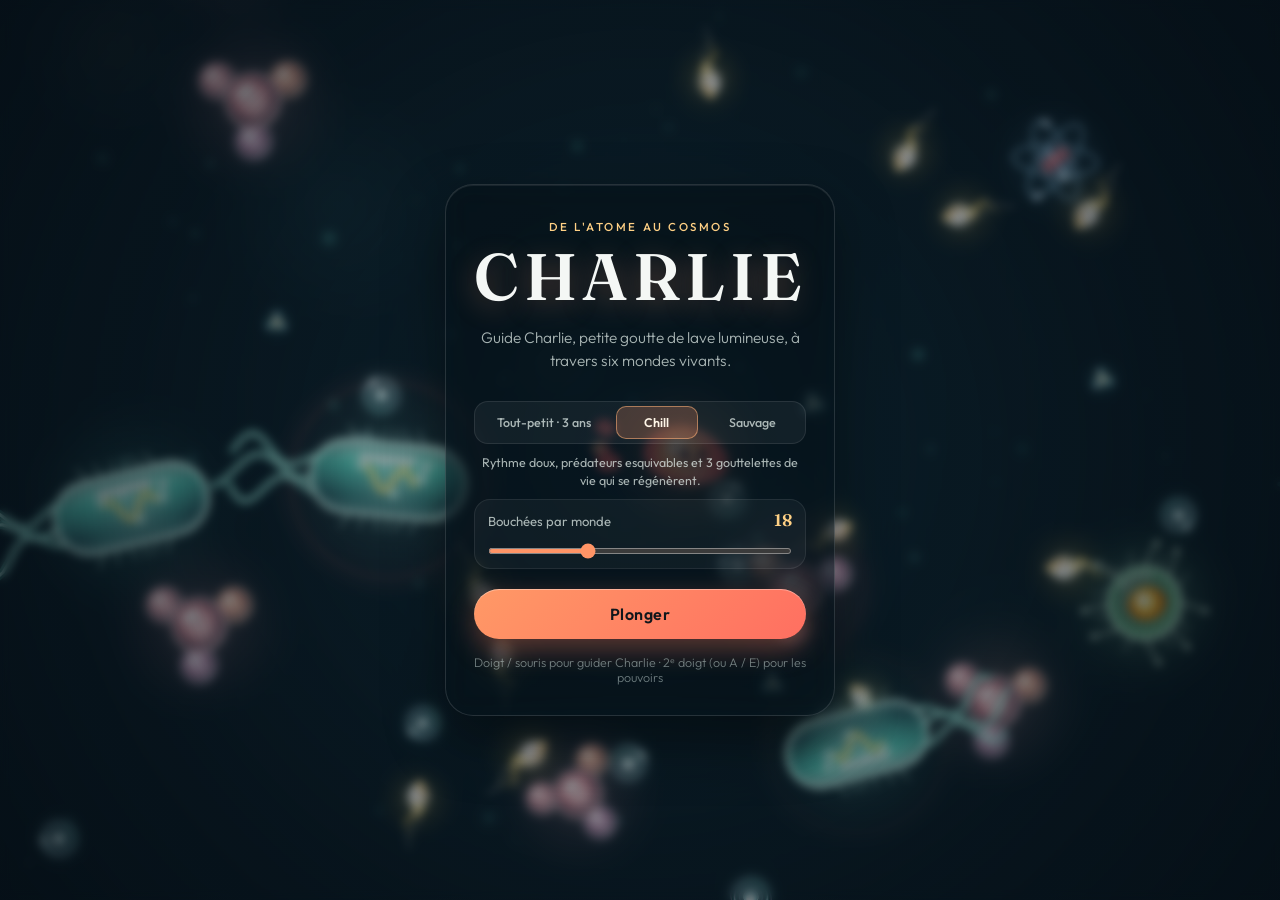
==== index.html @ f3826e35 "Initial playable release of CHARLIE — De l'atome au cosmos" ====
<!DOCTYPE html>
<html lang="fr">
<head>
  <meta charset="UTF-8" />
  <meta name="viewport" content="width=device-width, initial-scale=1.0, maximum-scale=1.0, user-scalable=no, viewport-fit=cover" />
  <meta name="theme-color" content="#07141c" />
  <meta name="apple-mobile-web-app-capable" content="yes" />
  <meta name="apple-mobile-web-app-status-bar-style" content="black-translucent" />
  <meta name="description" content="CHARLIE — Un jeu mobile bioluminescent et fluide où Charlie grandit de l'infiniment petit jusqu'à l'infiniment grand." />
  <title>CHARLIE — De l'atome au cosmos</title>
  <link rel="manifest" href="./manifest.webmanifest" />
  <link rel="preconnect" href="https://fonts.googleapis.com" />
  <link rel="preconnect" href="https://fonts.gstatic.com" crossorigin />
  <link href="https://fonts.googleapis.com/css2?family=Fraunces:opsz,wght@9..144,400;9..144,600&family=Outfit:wght@300;400;500;600&display=swap" rel="stylesheet" />
  <link rel="stylesheet" href="./style.css" />
</head>
<body>
  <main id="app">
    <canvas id="game-canvas" aria-label="Espace de jeu CHARLIE"></canvas>

    <!-- Critical Low-Health Crimson Vignette -->
    <div id="danger-vignette" class="danger-vignette" aria-hidden="true"></div>

    <!-- Minimal In-Game HUD -->
    <header id="hud" class="hud hidden" aria-live="polite">
      <div class="hud-left">
        <div class="scale-meta">
          <span id="hud-scale-name" class="scale-name">Quantique</span>
          <span class="scale-sep">·</span>
          <span id="hud-size-label" class="size-label">0.1 nm</span>
        </div>
        <div class="progress-track" role="progressbar" aria-valuemin="0" aria-valuemax="100" aria-valuenow="0">
          <div id="hud-progress-fill" class="progress-fill"></div>
          <div class="progress-ticks">
            <span></span><span></span><span></span><span></span><span></span>
          </div>
        </div>
      </div>

      <div class="hud-right">
        <button id="btn-audio" class="icon-btn" type="button" aria-label="Activer ou couper le son" title="Son">
          <svg id="icon-sound-on" viewBox="0 0 24 24" fill="none" stroke="currentColor" stroke-width="1.8" stroke-linecap="round" stroke-linejoin="round">
            <path d="M11 5L6 9H2v6h4l5 4V5z"></path>
            <path d="M15.54 8.46a5 5 0 0 1 0 7.07"></path>
            <path d="M19.07 4.93a10 10 0 0 1 0 14.14"></path>
          </svg>
          <svg id="icon-sound-off" class="hidden" viewBox="0 0 24 24" fill="none" stroke="currentColor" stroke-width="1.8" stroke-linecap="round" stroke-linejoin="round">
            <path d="M11 5L6 9H2v6h4l5 4V5z"></path>
            <line x1="23" y1="9" x2="17" y2="15"></line>
            <line x1="17" y1="9" x2="23" y2="15"></line>
          </svg>
        </button>
        <button id="btn-pause" class="icon-btn" type="button" aria-label="Mettre en pause" title="Pause">
          <svg viewBox="0 0 24 24" fill="none" stroke="currentColor" stroke-width="1.8" stroke-linecap="round" stroke-linejoin="round">
            <rect x="6" y="4" width="4" height="16" rx="1"></rect>
            <rect x="14" y="4" width="4" height="16" rx="1"></rect>
          </svg>
        </button>
      </div>
    </header>

    <!-- Poetic Scale Transition Banner -->
    <div id="scale-banner" class="scale-banner" aria-live="polite">
      <p id="banner-eyebrow" class="banner-eyebrow">ÉCHELLE II</p>
      <h2 id="banner-title" class="banner-title">La Goutte d'Eau</h2>
      <p id="banner-sub" class="banner-sub">10⁻⁶ m · Monde Microscopique</p>
    </div>

    <!-- Floating Poetic Story Card (Non-Intrusive, Tap to Continue) -->
    <aside id="story-box" class="story-box" aria-live="polite" role="status" title="Touchez pour continuer">
      <div class="story-emblem" aria-hidden="true">
        <span class="emblem-eye"></span>
        <span class="emblem-eye"></span>
      </div>
      <div class="story-content">
        <p id="story-chapter" class="story-chapter">PROLOGUE · CHARLIE</p>
        <p id="story-text" class="story-text"></p>
        <p class="story-tap-hint">Touchez pour continuer</p>
      </div>
    </aside>

    <!-- Multi-Touch Evolving Powers Bar (Bottom-Right) -->
    <div id="powers-bar" class="powers-bar hidden" aria-label="Pouvoirs évolutifs">
      <button id="btn-power-spit" class="power-btn power-spit" type="button" aria-label="Crachat de Lave (Touche A)" title="Crachat de Lave (A)">
        <span class="power-cd-overlay" aria-hidden="true"></span>
        <svg class="power-icon" viewBox="0 0 24 24" fill="none" stroke="currentColor" stroke-width="1.8" stroke-linecap="round" stroke-linejoin="round" aria-hidden="true">
          <path d="M12 2.8c2.6 3.5 6 6.8 6 11.1a6 6 0 1 1-12 0c0-2.4 1.2-4.6 2.6-6.5.2 1.8 1.2 2.8 2.2 2.8-.6-2.4.1-5.1 1.2-7.4Z" fill="currentColor" fill-opacity="0.22"></path>
          <circle cx="12" cy="14.8" r="2.2" fill="currentColor" stroke="none"></circle>
        </svg>
        <span id="badge-power-spit" class="power-lvl">Nv.1</span>
        <span class="power-key" aria-hidden="true">A</span>
      </button>

      <button id="btn-power-dash" class="power-btn power-dash" type="button" aria-label="Onde et Élan (Touche E)" title="Onde & Élan (E)">
        <span class="power-cd-overlay" aria-hidden="true"></span>
        <svg class="power-icon" viewBox="0 0 24 24" fill="none" stroke="currentColor" stroke-width="1.85" stroke-linecap="round" stroke-linejoin="round" aria-hidden="true">
          <path d="M4 12h11"></path>
          <path d="M11 7l5 5-5 5"></path>
          <path d="M18.2 6.8a7.8 7.8 0 0 1 0 10.4" opacity="0.85"></path>
          <path d="M20.6 4.4a11 11 0 0 1 0 15.2" opacity="0.48"></path>
        </svg>
        <span id="badge-power-dash" class="power-lvl">Nv.1</span>
        <span class="power-key" aria-hidden="true">E</span>
      </button>
    </div>

    <!-- Subtle Touch Hint (fades out after first movement) -->
    <div id="touch-hint" class="touch-hint hidden">
      <span>Glisse ton doigt pour guider Charlie et croquer plus petit</span>
    </div>

    <!-- Title Screen Overlay -->
    <section id="overlay-title" class="overlay visible">
      <div class="overlay-card title-card">
        <p class="eyebrow">DE L'ATOME AU COSMOS</p>
        <h1 class="game-title">CHARLIE</h1>
        <p class="tagline">
          Guide Charlie, petite goutte de lave lumineuse, à travers six mondes vivants.
        </p>

        <div class="setup-panel">
          <div class="diff-group" role="radiogroup" aria-label="Niveau de difficulté">
            <button class="diff-pill" type="button" data-diff="toddler" aria-pressed="false">Tout-petit · 3 ans</button>
            <button class="diff-pill active" type="button" data-diff="chill" aria-pressed="true">Chill</button>
            <button class="diff-pill" type="button" data-diff="wild" aria-pressed="false">Sauvage</button>
          </div>
          <p id="diff-desc" class="diff-desc">Rythme doux, prédateurs esquivables et 3 gouttelettes de vie.</p>

          <div class="setting-row compact">
            <div class="setting-header">
              <label for="slider-bites-title" class="setting-label">Bouchées par monde</label>
              <span id="slider-bites-title-val" class="setting-value">18</span>
            </div>
            <input id="slider-bites-title" class="setting-slider" type="range" min="3" max="50" value="18" step="1" />
          </div>
        </div>

        <button id="btn-start" class="primary-btn" type="button">Plonger</button>
        <p class="hint-audio">Doigt / souris pour guider Charlie · 2ᵉ doigt (ou A / E) pour les pouvoirs</p>
      </div>
    </section>

    <!-- Pause Overlay -->
    <section id="overlay-pause" class="overlay">
      <div class="overlay-card">
        <p class="eyebrow">PAUSE</p>
        <h2 class="modal-title">Reprendre ton souffle</h2>
        <div class="stats-row">
          <div class="stat">
            <span class="stat-value" id="pause-eaten">0</span>
            <span class="stat-label">Croqués</span>
          </div>
          <div class="stat">
            <span class="stat-value" id="pause-scale">Quantique</span>
            <span class="stat-label">Échelle</span>
          </div>
        </div>
        <div class="diff-group pause-diff" role="radiogroup" aria-label="Niveau de difficulté">
          <button class="diff-pill" type="button" data-diff="toddler" aria-pressed="false">3 ans</button>
          <button class="diff-pill active" type="button" data-diff="chill" aria-pressed="true">Chill</button>
          <button class="diff-pill" type="button" data-diff="wild" aria-pressed="false">Sauvage</button>
        </div>
        <div class="setting-row">
          <div class="setting-header">
            <label for="slider-bites" class="setting-label">Bouchées par monde</label>
            <span id="slider-bites-val" class="setting-value">18</span>
          </div>
          <input id="slider-bites" class="setting-slider" type="range" min="3" max="50" value="18" step="1" />
        </div>
        <div class="btn-stack">
          <button id="btn-resume" class="primary-btn" type="button">Continuer</button>
          <button id="btn-restart-pause" class="ghost-btn" type="button">Recommencer depuis l'atome</button>
        </div>
      </div>
    </section>

    <!-- Swallowed / Gentle Defeat Overlay -->
    <section id="overlay-defeat" class="overlay">
      <div class="overlay-card">
        <p class="eyebrow">LA LOI DU PLUS GRAND</p>
        <h2 class="modal-title">Charlie s'est dispersé !</h2>
        <p class="modal-copy">Même les plus petites flammes se reforment. Repars d'ici ou reprends le voyage depuis l'atome.</p>
        <div class="btn-stack">
          <button id="btn-continue-scale" class="primary-btn" type="button">Continuer à cette échelle</button>
          <button id="btn-restart-defeat" class="ghost-btn" type="button">Recommencer depuis l'atome</button>
        </div>
      </div>
    </section>

    <!-- Cosmic Finale Overlay -->
    <section id="overlay-victory" class="overlay">
      <div class="overlay-card victory-card">
        <p class="eyebrow">INFINIMENT GRAND</p>
        <h2 class="modal-title">Charlie ne fait plus qu'un avec le cosmos</h2>
        <p class="modal-copy">
          D'un simple quark jusqu'aux galaxies spirales, Charlie a grandi à son rythme à travers tout l'univers.
        </p>
        <div class="stats-row">
          <div class="stat">
            <span class="stat-value" id="victory-eaten">0</span>
            <span class="stat-label">Éléments avalés</span>
          </div>
          <div class="stat">
            <span class="stat-value" id="victory-time">0:00</span>
            <span class="stat-label">Voyage</span>
          </div>
        </div>
        <div class="btn-stack">
          <button id="btn-freeroam" class="primary-btn" type="button">Continuer à flotter</button>
          <button id="btn-restart-victory" class="ghost-btn" type="button">Revivre le voyage</button>
        </div>
      </div>
    </section>
  </main>

  <script type="module" src="./src/game.js"></script>
</body>
</html>
---- style.css ----
:root {
  --bg-deep: #07141c;
  --text-main: #f4f7f5;
  --text-soft: rgba(232, 242, 239, 0.72);
  --text-muted: rgba(220, 236, 232, 0.48);
  --glass-bg: rgba(9, 22, 30, 0.56);
  --glass-border: rgba(255, 255, 255, 0.12);
  --accent-warm: #ff9466;
  --accent-glow: #ffd185;
  --accent-teal: #5eead4;
  --font-display: 'Fraunces', Georgia, serif;
  --font-ui: 'Outfit', -apple-system, BlinkMacSystemFont, sans-serif;
  --safe-top: env(safe-area-inset-top, 0px);
  --safe-bottom: env(safe-area-inset-bottom, 0px);
  --safe-left: env(safe-area-inset-left, 0px);
  --safe-right: env(safe-area-inset-right, 0px);
}

*,
*::before,
*::after {
  box-sizing: border-box;
  margin: 0;
  padding: 0;
  -webkit-tap-highlight-color: transparent;
}

html,
body {
  width: 100%;
  height: 100%;
  overflow: hidden;
  background-color: var(--bg-deep);
  color: var(--text-main);
  font-family: var(--font-ui);
  touch-action: none;
  user-select: none;
  -webkit-user-select: none;
}

#app {
  position: relative;
  width: 100%;
  height: 100%;
  overflow: hidden;
}

#game-canvas {
  display: block;
  width: 100%;
  height: 100%;
  cursor: none;
}

/* Utilities */
.hidden {
  display: none !important;
}

/* Minimal HUD */
.hud {
  position: fixed;
  top: calc(14px + var(--safe-top));
  left: calc(16px + var(--safe-left));
  right: calc(16px + var(--safe-right));
  display: flex;
  align-items: flex-start;
  justify-content: space-between;
  gap: 16px;
  pointer-events: none;
  z-index: 10;
  transition: opacity 0.45s ease;
}

.hud-left {
  display: flex;
  flex-direction: column;
  gap: 7px;
  min-width: 170px;
  max-width: 240px;
}

.scale-meta {
  display: flex;
  align-items: baseline;
  gap: 7px;
  font-size: 0.92rem;
  letter-spacing: 0.02em;
  text-shadow: 0 2px 10px rgba(0, 0, 0, 0.5);
}

.scale-name {
  font-weight: 500;
  color: var(--text-main);
}

.scale-sep {
  color: var(--text-muted);
}

.size-label {
  font-weight: 300;
  font-size: 0.84rem;
  color: var(--text-soft);
  font-variant-numeric: tabular-nums;
}

.progress-track {
  position: relative;
  height: 5px;
  width: 100%;
  border-radius: 999px;
  background: rgba(255, 255, 255, 0.14);
  overflow: hidden;
  backdrop-filter: blur(6px);
}

.progress-fill {
  height: 100%;
  width: 0%;
  border-radius: 999px;
  background: linear-gradient(90deg, var(--accent-teal), var(--accent-glow), var(--accent-warm));
  transition: width 0.25s ease-out;
  box-shadow: 0 0 10px rgba(255, 178, 120, 0.55);
}

.progress-ticks {
  position: absolute;
  inset: 0;
  display: flex;
  justify-content: space-evenly;
  pointer-events: none;
}

.progress-ticks span {
  width: 1px;
  height: 100%;
  background: rgba(7, 20, 28, 0.55);
}

.hud-right {
  display: flex;
  align-items: center;
  gap: 10px;
  pointer-events: auto;
}

.icon-btn {
  width: 40px;
  height: 40px;
  border-radius: 50%;
  border: 1px solid var(--glass-border);
  background: var(--glass-bg);
  color: var(--text-main);
  display: grid;
  place-items: center;
  cursor: pointer;
  backdrop-filter: blur(12px);
  -webkit-backdrop-filter: blur(12px);
  transition: transform 0.18s ease, background 0.2s ease, border-color 0.2s ease;
}

.icon-btn svg {
  width: 18px;
  height: 18px;
}

.icon-btn:hover {
  background: rgba(255, 255, 255, 0.14);
  border-color: rgba(255, 255, 255, 0.25);
}

.icon-btn:active {
  transform: scale(0.92);
}

/* Poetic Scale Transition Banner */
.scale-banner {
  position: fixed;
  top: calc(74px + var(--safe-top));
  left: 50%;
  transform: translate(-50%, -10px);
  text-align: center;
  pointer-events: none;
  z-index: 12;
  opacity: 0;
  transition: opacity 0.7s ease, transform 0.7s cubic-bezier(0.22, 1, 0.36, 1);
  text-shadow: 0 4px 20px rgba(0, 0, 0, 0.65);
}

.scale-banner.show {
  opacity: 1;
  transform: translate(-50%, 0);
}

.banner-eyebrow {
  font-size: 0.72rem;
  font-weight: 500;
  letter-spacing: 0.22em;
  text-transform: uppercase;
  color: var(--accent-glow);
  margin-bottom: 4px;
}

.banner-title {
  font-family: var(--font-display);
  font-weight: 400;
  font-size: clamp(1.35rem, 4.5vw, 1.85rem);
  letter-spacing: 0.01em;
  color: var(--text-main);
}

.banner-sub {
  font-size: 0.85rem;
  font-weight: 300;
  color: var(--text-soft);
  margin-top: 3px;
}

/* Subtle Touch Hint */
.touch-hint {
  position: fixed;
  top: calc(144px + var(--safe-top));
  left: 50%;
  transform: translateX(-50%);
  padding: 9px 18px;
  border-radius: 999px;
  background: rgba(7, 20, 28, 0.55);
  border: 1px solid rgba(255, 255, 255, 0.1);
  backdrop-filter: blur(10px);
  -webkit-backdrop-filter: blur(10px);
  font-size: 0.84rem;
  font-weight: 300;
  color: var(--text-soft);
  white-space: nowrap;
  pointer-events: none;
  z-index: 10;
  opacity: 0.92;
  transition: opacity 0.6s ease;
}

.touch-hint.fade-out {
  opacity: 0;
}

/* ============================================================================
 * Critical Low-Health Danger Vignette
 * ========================================================================== */
.danger-vignette {
  position: fixed;
  inset: 0;
  pointer-events: none;
  z-index: 8;
  opacity: 0;
  background: radial-gradient(
    ellipse at center,
    rgba(220, 38, 60, 0) 48%,
    rgba(220, 38, 60, 0.24) 80%,
    rgba(190, 24, 48, 0.52) 100%
  );
  box-shadow: inset 0 0 85px rgba(255, 58, 78, 0.42);
  transition: opacity 0.35s ease;
}

.danger-vignette.active {
  opacity: 1;
  animation: dangerVignettePulse 1.15s ease-in-out infinite;
}

@keyframes dangerVignettePulse {
  0%, 100% {
    opacity: 0.58;
  }
  50% {
    opacity: 1;
  }
}

/* ============================================================================
 * Multi-Touch Evolving Powers Bar (Bottom-Right)
 * ========================================================================== */
.powers-bar {
  position: fixed;
  bottom: calc(20px + var(--safe-bottom));
  right: calc(18px + var(--safe-right));
  display: flex;
  align-items: center;
  gap: 14px;
  z-index: 14;
  pointer-events: auto;
  touch-action: none;
}

.power-btn {
  --cd: 0;
  position: relative;
  width: 62px;
  height: 62px;
  border-radius: 50%;
  border: 1.5px solid rgba(255, 255, 255, 0.22);
  background: rgba(9, 22, 32, 0.62);
  color: var(--text-main);
  display: grid;
  place-items: center;
  cursor: pointer;
  overflow: visible;
  backdrop-filter: blur(14px);
  -webkit-backdrop-filter: blur(14px);
  box-shadow: 0 10px 26px rgba(0, 0, 0, 0.42), inset 0 1px 0 rgba(255, 255, 255, 0.16);
  transition: transform 0.15s ease, border-color 0.25s ease, box-shadow 0.25s ease, opacity 0.2s ease;
  touch-action: none;
}

.power-btn:active {
  transform: scale(0.91);
}

.power-spit {
  border-color: rgba(255, 148, 102, 0.55);
  color: #ffb085;
  box-shadow: 0 8px 24px rgba(255, 110, 74, 0.24), inset 0 1px 0 rgba(255, 214, 180, 0.22);
}

.power-dash {
  border-color: rgba(94, 234, 212, 0.55);
  color: #7ef5e2;
  box-shadow: 0 8px 24px rgba(94, 234, 212, 0.22), inset 0 1px 0 rgba(190, 255, 245, 0.22);
}

.power-icon {
  position: relative;
  z-index: 2;
  width: 26px;
  height: 26px;
  transition: transform 0.2s ease, opacity 0.2s ease;
}

.power-cd-overlay {
  position: absolute;
  inset: 0;
  border-radius: 50%;
  z-index: 1;
  pointer-events: none;
  background: conic-gradient(
    rgba(4, 12, 18, 0.78) calc(var(--cd) * 360deg),
    transparent 0deg
  );
  opacity: 0;
  transition: opacity 0.15s ease;
}

.power-btn.on-cooldown {
  border-color: rgba(255, 255, 255, 0.12);
  box-shadow: 0 6px 16px rgba(0, 0, 0, 0.35);
}

.power-btn.on-cooldown .power-cd-overlay {
  opacity: 1;
}

.power-btn.on-cooldown .power-icon {
  opacity: 0.45;
  transform: scale(0.92);
}

.power-btn.evolved {
  animation: powerEvolveGlow 0.9s cubic-bezier(0.22, 1, 0.36, 1);
}

@keyframes powerEvolveGlow {
  0% {
    transform: scale(0.92);
    box-shadow: 0 0 0 0 rgba(255, 209, 133, 0.85);
  }
  50% {
    transform: scale(1.14);
    box-shadow: 0 0 26px 8px rgba(255, 209, 133, 0.55);
  }
  100% {
    transform: scale(1);
  }
}

.power-lvl {
  position: absolute;
  bottom: -6px;
  left: 50%;
  transform: translateX(-50%);
  z-index: 3;
  padding: 2px 7px;
  border-radius: 999px;
  background: rgba(7, 19, 28, 0.9);
  border: 1px solid rgba(255, 255, 255, 0.2);
  font-size: 0.65rem;
  font-weight: 600;
  letter-spacing: 0.04em;
  color: var(--accent-glow);
  line-height: 1.15;
  white-space: nowrap;
  pointer-events: none;
}

.power-key {
  position: absolute;
  top: -5px;
  right: -4px;
  z-index: 3;
  min-width: 19px;
  height: 19px;
  padding: 0 4px;
  border-radius: 6px;
  background: rgba(10, 24, 34, 0.86);
  border: 1px solid rgba(255, 255, 255, 0.18);
  font-size: 0.64rem;
  font-weight: 500;
  color: var(--text-soft);
  display: grid;
  place-items: center;
  pointer-events: none;
}

@media (hover: none) and (pointer: coarse) {
  .power-key {
    display: none;
  }
}

/* ============================================================================
 * Poetic Story Card (Non-Intrusive Floating Glass Box)
 * ========================================================================== */
.story-box {
  position: fixed;
  bottom: calc(96px + var(--safe-bottom));
  left: 50%;
  transform: translate(-50%, 14px);
  width: min(390px, calc(100vw - 28px));
  padding: 12px 15px;
  border-radius: 18px;
  background: rgba(7, 20, 29, 0.62);
  border: 1px solid rgba(255, 255, 255, 0.14);
  box-shadow: 0 14px 34px rgba(0, 0, 0, 0.38), inset 0 1px 0 rgba(255, 255, 255, 0.08);
  backdrop-filter: blur(14px);
  -webkit-backdrop-filter: blur(14px);
  display: flex;
  align-items: center;
  gap: 12px;
  z-index: 13;
  opacity: 0;
  pointer-events: none;
  cursor: pointer;
  transition: opacity 0.45s ease, transform 0.45s cubic-bezier(0.22, 1, 0.36, 1);
}

.story-box.visible {
  opacity: 1;
  transform: translate(-50%, 0);
  pointer-events: auto;
}

.story-emblem {
  flex: 0 0 32px;
  width: 32px;
  height: 32px;
  border-radius: 52% 48% 46% 54% / 56% 52% 48% 44%;
  background: radial-gradient(circle at 35% 32%, #ffe3b8 0%, #ff9966 48%, #f25c66 100%);
  box-shadow: 0 0 14px rgba(255, 148, 102, 0.65);
  display: flex;
  align-items: center;
  justify-content: center;
  gap: 5px;
  animation: emblemFloat 3.2s ease-in-out infinite;
}

.emblem-eye {
  width: 4px;
  height: 5px;
  border-radius: 50%;
  background: #2e1024;
  box-shadow: -0.7px -0.9px 0 0.5px rgba(255, 255, 255, 0.85) inset;
}

@keyframes emblemFloat {
  0%, 100% { transform: translateY(0) scale(1); }
  50% { transform: translateY(-2px) scale(1.04); }
}

.story-content {
  flex: 1;
  min-width: 0;
}

.story-chapter {
  font-size: 0.66rem;
  font-weight: 600;
  letter-spacing: 0.16em;
  text-transform: uppercase;
  color: var(--accent-glow);
  margin-bottom: 3px;
}

.story-text {
  font-size: 0.84rem;
  line-height: 1.42;
  font-weight: 300;
  color: var(--text-main);
}

.story-tap-hint {
  margin-top: 5px;
  font-size: 0.68rem;
  letter-spacing: 0.08em;
  text-transform: uppercase;
  color: var(--text-muted);
}

@media (min-width: 700px) {
  .story-box {
    bottom: calc(22px + var(--safe-bottom));
    width: min(410px, calc(100vw - 340px));
  }
}

/* Pause Setting Slider (Bouchées par monde) */
.setting-row {
  margin: 0 0 20px;
  padding: 12px 16px;
  border-radius: 16px;
  background: rgba(255, 255, 255, 0.04);
  border: 1px solid rgba(255, 255, 255, 0.08);
  text-align: left;
}

.setting-header {
  display: flex;
  align-items: baseline;
  justify-content: space-between;
  gap: 10px;
  margin-bottom: 8px;
}

.setting-label {
  font-size: 0.82rem;
  font-weight: 400;
  color: var(--text-soft);
}

.setting-value {
  font-family: var(--font-display);
  font-size: 1.05rem;
  font-weight: 600;
  color: var(--accent-glow);
  font-variant-numeric: tabular-nums;
}

.setting-slider {
  width: 100%;
  height: 6px;
  border-radius: 999px;
  background: rgba(255, 255, 255, 0.14);
  outline: none;
  accent-color: var(--accent-warm);
  cursor: pointer;
}

/* Overlays (Title, Pause, Defeat, Victory) */
.overlay {
  position: fixed;
  inset: 0;
  display: flex;
  align-items: center;
  justify-content: center;
  padding: 24px;
  z-index: 20;
  opacity: 0;
  pointer-events: none;
  background: radial-gradient(circle at center, rgba(6, 16, 24, 0.25) 0%, rgba(5, 13, 20, 0.72) 100%);
  backdrop-filter: blur(5px);
  -webkit-backdrop-filter: blur(5px);
  transition: opacity 0.45s ease;
}

.overlay.visible {
  opacity: 1;
  pointer-events: auto;
}

.overlay-card {
  width: 100%;
  max-width: 390px;
  padding: 34px 28px 30px;
  border-radius: 28px;
  background: rgba(9, 22, 31, 0.74);
  border: 1px solid rgba(255, 255, 255, 0.13);
  box-shadow: 0 24px 60px rgba(0, 0, 0, 0.45), inset 0 1px 0 rgba(255, 255, 255, 0.08);
  text-align: center;
  transform: translateY(10px);
  transition: transform 0.45s cubic-bezier(0.22, 1, 0.36, 1);
}

.overlay.visible .overlay-card {
  transform: translateY(0);
}

.title-card {
  background: rgba(7, 19, 27, 0.54);
  backdrop-filter: blur(14px);
  -webkit-backdrop-filter: blur(14px);
}

.eyebrow {
  font-size: 0.72rem;
  font-weight: 500;
  letter-spacing: 0.22em;
  text-transform: uppercase;
  color: var(--accent-glow);
  margin-bottom: 10px;
}

.game-title {
  font-family: var(--font-display);
  font-weight: 600;
  font-size: clamp(3rem, 11vw, 4.1rem);
  letter-spacing: 0.08em;
  line-height: 1;
  color: var(--text-main);
  text-shadow: 0 6px 28px rgba(255, 148, 102, 0.32);
  margin-bottom: 16px;
}

.tagline {
  font-size: 0.96rem;
  line-height: 1.55;
  font-weight: 300;
  color: var(--text-soft);
  margin-bottom: 28px;
}

.modal-title {
  font-family: var(--font-display);
  font-weight: 400;
  font-size: 1.65rem;
  line-height: 1.25;
  color: var(--text-main);
  margin-bottom: 12px;
}

.modal-copy {
  font-size: 0.92rem;
  line-height: 1.55;
  font-weight: 300;
  color: var(--text-soft);
  margin-bottom: 22px;
}

.stats-row {
  display: flex;
  justify-content: center;
  gap: 28px;
  margin: 18px 0 24px;
  padding: 14px 16px;
  border-radius: 18px;
  background: rgba(255, 255, 255, 0.04);
  border: 1px solid rgba(255, 255, 255, 0.07);
}

.stat {
  display: flex;
  flex-direction: column;
  gap: 3px;
}

.stat-value {
  font-family: var(--font-display);
  font-size: 1.35rem;
  font-weight: 600;
  color: var(--text-main);
}

.stat-label {
  font-size: 0.74rem;
  letter-spacing: 0.08em;
  text-transform: uppercase;
  color: var(--text-muted);
}

.btn-stack {
  display: flex;
  flex-direction: column;
  gap: 10px;
}

.primary-btn {
  width: 100%;
  padding: 15px 24px;
  border-radius: 999px;
  border: none;
  background: linear-gradient(135deg, #ff9966 0%, #ff6f61 100%);
  color: #10161b;
  font-family: var(--font-ui);
  font-size: 1rem;
  font-weight: 600;
  letter-spacing: 0.03em;
  cursor: pointer;
  box-shadow: 0 10px 28px rgba(255, 122, 92, 0.35), inset 0 1px 0 rgba(255, 255, 255, 0.35);
  transition: transform 0.18s ease, box-shadow 0.2s ease, filter 0.2s ease;
}

.primary-btn:hover {
  filter: brightness(1.06);
  box-shadow: 0 12px 34px rgba(255, 122, 92, 0.45);
}

.primary-btn:active {
  transform: scale(0.97);
}

.ghost-btn {
  width: 100%;
  padding: 13px 20px;
  border-radius: 999px;
  border: 1px solid rgba(255, 255, 255, 0.15);
  background: rgba(255, 255, 255, 0.04);
  color: var(--text-soft);
  font-family: var(--font-ui);
  font-size: 0.92rem;
  font-weight: 400;
  cursor: pointer;
  transition: background 0.2s ease, color 0.2s ease, transform 0.18s ease;
}

.ghost-btn:hover {
  background: rgba(255, 255, 255, 0.1);
  color: var(--text-main);
}

.ghost-btn:active {
  transform: scale(0.97);
}

.hint-audio {
  margin-top: 16px;
  font-size: 0.78rem;
  font-weight: 300;
  color: var(--text-muted);
}

@media (max-width: 420px) {
  .overlay-card {
    padding: 28px 22px 24px;
    border-radius: 24px;
  }

  .touch-hint {
    font-size: 0.78rem;
    padding: 8px 14px;
  }
}

/* Title & Pause Difficulty Selector */
.setup-panel {
  margin: 0 0 20px;
  display: flex;
  flex-direction: column;
  gap: 10px;
}

.diff-group {
  display: grid;
  grid-template-columns: 1.35fr 0.85fr 1fr;
  gap: 6px;
  padding: 4px;
  border-radius: 14px;
  background: rgba(255, 255, 255, 0.05);
  border: 1px solid rgba(255, 255, 255, 0.09);
}

.diff-group.pause-diff {
  grid-template-columns: repeat(3, 1fr);
  margin-bottom: 12px;
}

.diff-pill {
  padding: 8px 6px;
  border-radius: 10px;
  border: 1px solid transparent;
  background: transparent;
  color: var(--text-soft);
  font-family: var(--font-ui);
  font-size: 0.78rem;
  font-weight: 500;
  cursor: pointer;
  transition: background 0.18s ease, color 0.18s ease, border-color 0.18s ease;
}

.diff-pill:hover {
  color: var(--text-main);
  background: rgba(255, 255, 255, 0.06);
}

.diff-pill.active {
  background: rgba(255, 148, 102, 0.22);
  border-color: rgba(255, 178, 120, 0.55);
  color: #fff6e8;
  font-weight: 600;
}

.diff-pill[data-diff="toddler"].active {
  background: rgba(94, 234, 212, 0.2);
  border-color: rgba(94, 234, 212, 0.55);
  color: #e6fffb;
}

.diff-pill[data-diff="wild"].active {
  background: rgba(251, 113, 133, 0.22);
  border-color: rgba(251, 113, 133, 0.55);
  color: #ffe4e8;
}

.diff-desc {
  font-size: 0.78rem;
  line-height: 1.4;
  color: var(--text-soft);
  min-height: 2.2em;
}

.setting-row.compact {
  margin: 0;
  padding: 10px 13px;
}
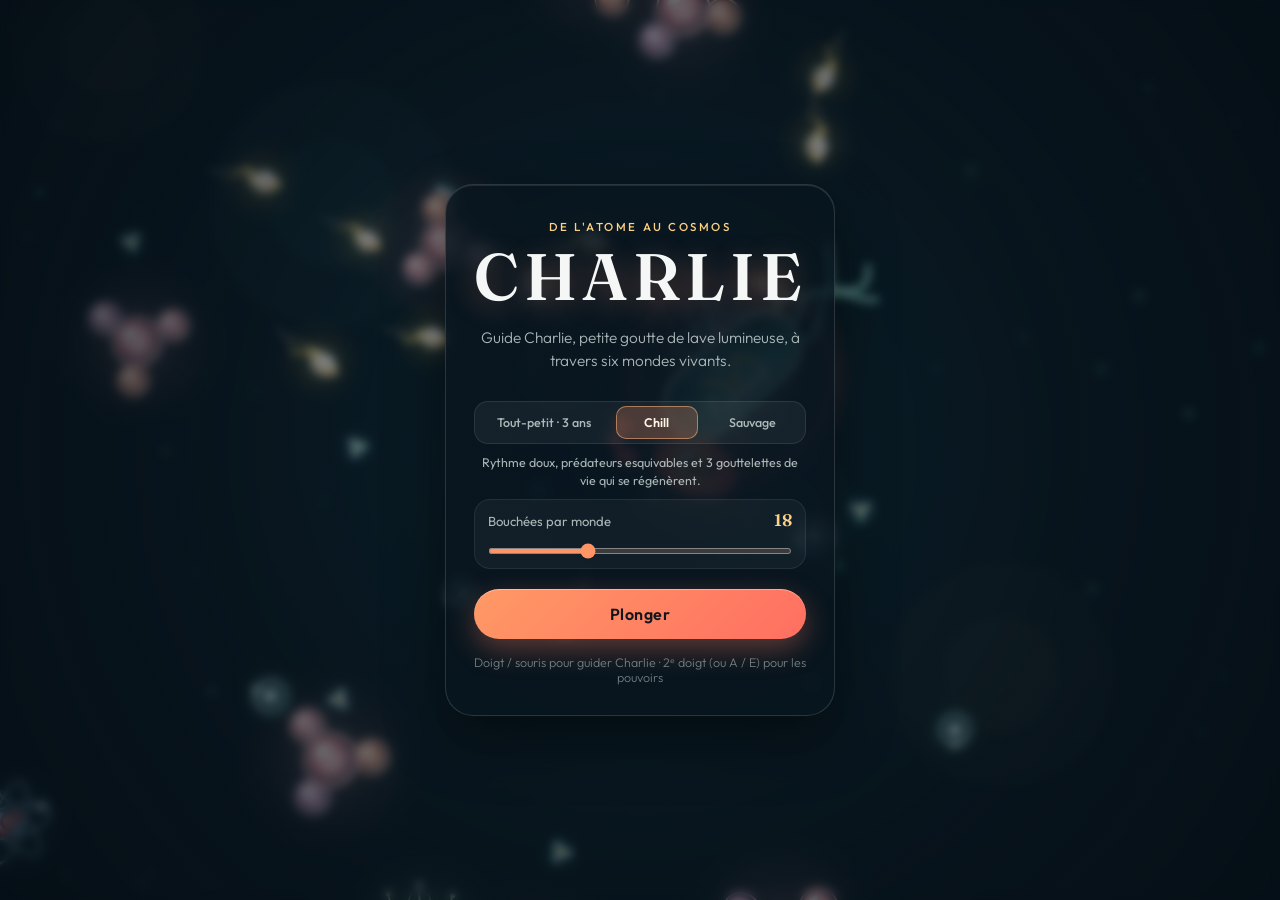
==== commit 1461aa80: "Add full PWA installability (icons + offline service worker) and mobile 60 FPS performance optimizat" ====
--- a/index.html
+++ b/index.html
@@ -6,9 +6,12 @@
   <meta name="theme-color" content="#07141c" />
   <meta name="apple-mobile-web-app-capable" content="yes" />
   <meta name="apple-mobile-web-app-status-bar-style" content="black-translucent" />
+  <meta name="apple-mobile-web-app-title" content="CHARLIE" />
   <meta name="description" content="CHARLIE — Un jeu mobile bioluminescent et fluide où Charlie grandit de l'infiniment petit jusqu'à l'infiniment grand." />
   <title>CHARLIE — De l'atome au cosmos</title>
   <link rel="manifest" href="./manifest.webmanifest" />
+  <link rel="apple-touch-icon" sizes="180x180" href="./icons/apple-touch-icon.png" />
+  <link rel="icon" type="image/png" sizes="192x192" href="./icons/icon-192.png" />
   <link rel="preconnect" href="https://fonts.googleapis.com" />
   <link rel="preconnect" href="https://fonts.gstatic.com" crossorigin />
   <link href="https://fonts.googleapis.com/css2?family=Fraunces:opsz,wght@9..144,400;9..144,600&family=Outfit:wght@300;400;500;600&display=swap" rel="stylesheet" />
@@ -214,5 +217,17 @@
   </main>
 
   <script type="module" src="./src/game.js"></script>
+  <script>
+    if (
+      'serviceWorker' in navigator &&
+      (window.location.protocol === 'https:' ||
+        window.location.hostname === 'localhost' ||
+        window.location.hostname === '127.0.0.1')
+    ) {
+      window.addEventListener('load', function () {
+        navigator.serviceWorker.register('./sw.js', { scope: './' }).catch(function () {});
+      });
+    }
+  </script>
 </body>
 </html>
--- a/style.css
+++ b/style.css
@@ -110,9 +110,9 @@
   height: 5px;
   width: 100%;
   border-radius: 999px;
-  background: rgba(255, 255, 255, 0.14);
+  background: rgba(9, 22, 31, 0.78);
+  box-shadow: inset 0 1px 0 rgba(255, 255, 255, 0.12);
   overflow: hidden;
-  backdrop-filter: blur(6px);
 }
 
 .progress-fill {
@@ -149,14 +149,13 @@
   width: 40px;
   height: 40px;
   border-radius: 50%;
-  border: 1px solid var(--glass-border);
-  background: var(--glass-bg);
+  border: 1px solid rgba(255, 255, 255, 0.16);
+  background: rgba(9, 22, 31, 0.84);
   color: var(--text-main);
   display: grid;
   place-items: center;
   cursor: pointer;
-  backdrop-filter: blur(12px);
-  -webkit-backdrop-filter: blur(12px);
+  box-shadow: 0 4px 14px rgba(0, 0, 0, 0.34), inset 0 1px 0 rgba(255, 255, 255, 0.14);
   transition: transform 0.18s ease, background 0.2s ease, border-color 0.2s ease;
 }
 
@@ -225,10 +224,9 @@
   transform: translateX(-50%);
   padding: 9px 18px;
   border-radius: 999px;
-  background: rgba(7, 20, 28, 0.55);
-  border: 1px solid rgba(255, 255, 255, 0.1);
-  backdrop-filter: blur(10px);
-  -webkit-backdrop-filter: blur(10px);
+  background: rgba(9, 22, 31, 0.84);
+  border: 1px solid rgba(255, 255, 255, 0.14);
+  box-shadow: 0 6px 18px rgba(0, 0, 0, 0.32), inset 0 1px 0 rgba(255, 255, 255, 0.12);
   font-size: 0.84rem;
   font-weight: 300;
   color: var(--text-soft);
@@ -298,14 +296,12 @@
   height: 62px;
   border-radius: 50%;
   border: 1.5px solid rgba(255, 255, 255, 0.22);
-  background: rgba(9, 22, 32, 0.62);
+  background: rgba(9, 22, 31, 0.86);
   color: var(--text-main);
   display: grid;
   place-items: center;
   cursor: pointer;
   overflow: visible;
-  backdrop-filter: blur(14px);
-  -webkit-backdrop-filter: blur(14px);
   box-shadow: 0 10px 26px rgba(0, 0, 0, 0.42), inset 0 1px 0 rgba(255, 255, 255, 0.16);
   transition: transform 0.15s ease, border-color 0.25s ease, box-shadow 0.25s ease, opacity 0.2s ease;
   touch-action: none;
@@ -436,11 +432,9 @@
   width: min(390px, calc(100vw - 28px));
   padding: 12px 15px;
   border-radius: 18px;
-  background: rgba(7, 20, 29, 0.62);
-  border: 1px solid rgba(255, 255, 255, 0.14);
-  box-shadow: 0 14px 34px rgba(0, 0, 0, 0.38), inset 0 1px 0 rgba(255, 255, 255, 0.08);
-  backdrop-filter: blur(14px);
-  -webkit-backdrop-filter: blur(14px);
+  background: rgba(9, 22, 31, 0.88);
+  border: 1px solid rgba(255, 255, 255, 0.16);
+  box-shadow: 0 14px 34px rgba(0, 0, 0, 0.44), inset 0 1px 0 rgba(255, 255, 255, 0.12);
   display: flex;
   align-items: center;
   gap: 12px;
@@ -573,10 +567,18 @@
   z-index: 20;
   opacity: 0;
   pointer-events: none;
-  background: radial-gradient(circle at center, rgba(6, 16, 24, 0.25) 0%, rgba(5, 13, 20, 0.72) 100%);
+  background: radial-gradient(circle at center, rgba(6, 16, 24, 0.34) 0%, rgba(5, 13, 20, 0.8) 100%);
   backdrop-filter: blur(5px);
   -webkit-backdrop-filter: blur(5px);
   transition: opacity 0.45s ease;
+}
+
+@media (hover: none) and (pointer: coarse) {
+  .overlay {
+    backdrop-filter: none;
+    -webkit-backdrop-filter: none;
+    background: radial-gradient(circle at center, rgba(6, 16, 24, 0.48) 0%, rgba(5, 13, 20, 0.84) 100%);
+  }
 }
 
 .overlay.visible {
@@ -589,9 +591,9 @@
   max-width: 390px;
   padding: 34px 28px 30px;
   border-radius: 28px;
-  background: rgba(9, 22, 31, 0.74);
-  border: 1px solid rgba(255, 255, 255, 0.13);
-  box-shadow: 0 24px 60px rgba(0, 0, 0, 0.45), inset 0 1px 0 rgba(255, 255, 255, 0.08);
+  background: rgba(9, 22, 31, 0.88);
+  border: 1px solid rgba(255, 255, 255, 0.14);
+  box-shadow: 0 24px 60px rgba(0, 0, 0, 0.48), inset 0 1px 0 rgba(255, 255, 255, 0.1);
   text-align: center;
   transform: translateY(10px);
   transition: transform 0.45s cubic-bezier(0.22, 1, 0.36, 1);
@@ -602,9 +604,7 @@
 }
 
 .title-card {
-  background: rgba(7, 19, 27, 0.54);
-  backdrop-filter: blur(14px);
-  -webkit-backdrop-filter: blur(14px);
+  background: rgba(9, 22, 31, 0.84);
 }
 
 .eyebrow {
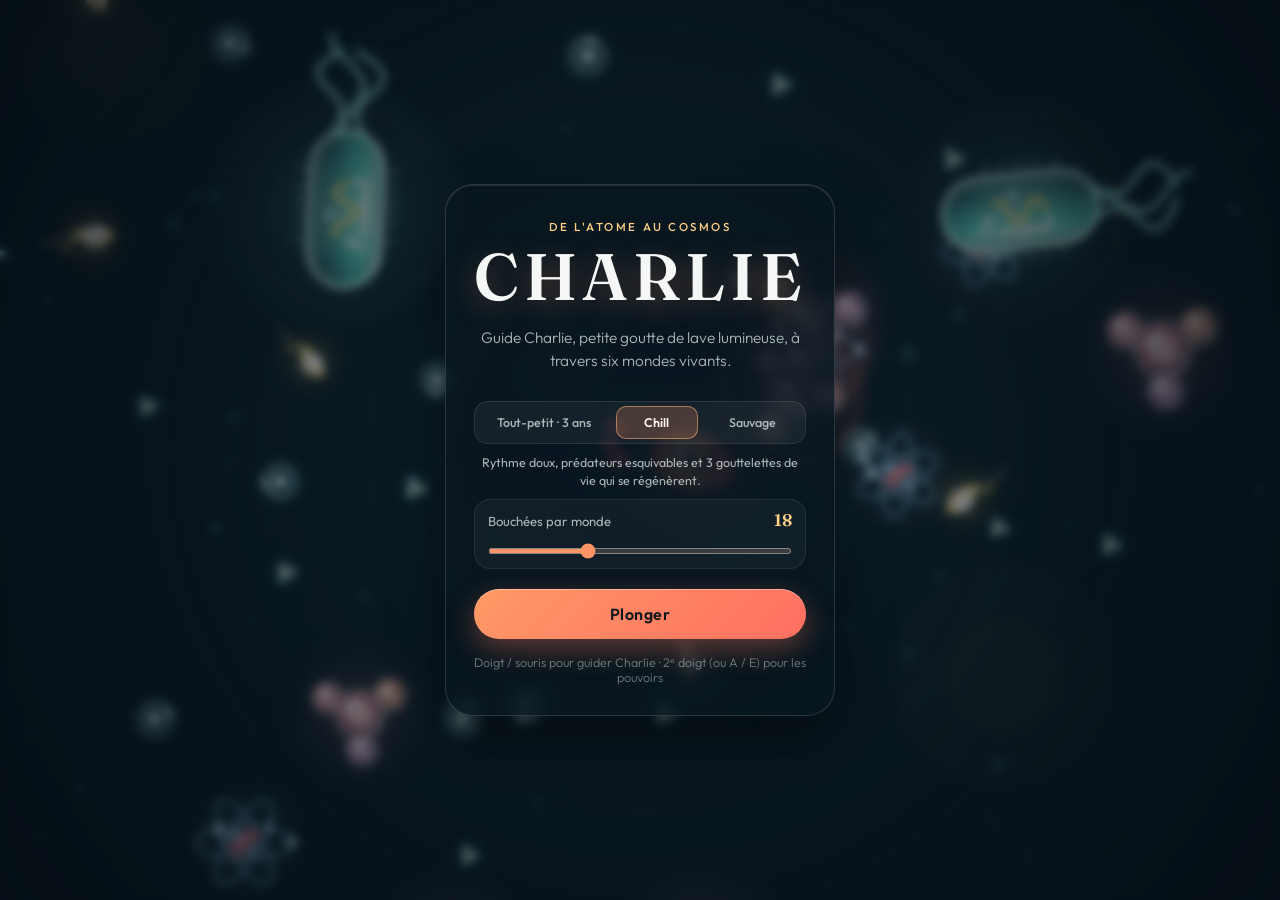
==== commit 825f09a0: "Add translucent mobile joystick, 4-frame offscreen sprite cache for 60 FPS, and mobile responsive fi" ====
--- a/index.html
+++ b/index.html
@@ -82,6 +82,13 @@
       </div>
     </aside>
 
+    <!-- Translucent Virtual Joystick (Bottom-Left) -->
+    <div id="joystick-zone" class="joystick-zone hidden" aria-label="Joystick pour guider Charlie">
+      <div id="joystick-base" class="joystick-base">
+        <div id="joystick-knob" class="joystick-knob"></div>
+      </div>
+    </div>
+
     <!-- Multi-Touch Evolving Powers Bar (Bottom-Right) -->
     <div id="powers-bar" class="powers-bar hidden" aria-label="Pouvoirs évolutifs">
       <button id="btn-power-spit" class="power-btn power-spit" type="button" aria-label="Crachat de Lave (Touche A)" title="Crachat de Lave (A)">
@@ -109,7 +116,7 @@
 
     <!-- Subtle Touch Hint (fades out after first movement) -->
     <div id="touch-hint" class="touch-hint hidden">
-      <span>Glisse ton doigt pour guider Charlie et croquer plus petit</span>
+      <span>Utilise le joystick en bas à gauche pour guider Charlie</span>
     </div>
 
     <!-- Title Screen Overlay -->
--- a/style.css
+++ b/style.css
@@ -827,3 +827,145 @@
   margin: 0;
   padding: 10px 13px;
 }
+
+/* Translucent Virtual Joystick (Bottom-Left, GPU-friendly, zero backdrop-filter) */
+.joystick-zone {
+  position: fixed;
+  left: calc(14px + var(--safe-left));
+  bottom: calc(14px + var(--safe-bottom));
+  width: 132px;
+  height: 132px;
+  display: grid;
+  place-items: center;
+  z-index: 15;
+  touch-action: none;
+  pointer-events: auto;
+}
+
+.joystick-base {
+  position: relative;
+  width: 108px;
+  height: 108px;
+  border-radius: 50%;
+  background: rgba(255, 255, 255, 0.06);
+  border: 1.5px solid rgba(255, 255, 255, 0.18);
+  box-shadow: inset 0 0 18px rgba(94, 234, 212, 0.08);
+  display: grid;
+  place-items: center;
+  transition: border-color 0.2s ease, background 0.2s ease;
+}
+
+.joystick-zone.active .joystick-base {
+  background: rgba(255, 255, 255, 0.1);
+  border-color: rgba(255, 178, 120, 0.45);
+}
+
+.joystick-knob {
+  width: 44px;
+  height: 44px;
+  border-radius: 50%;
+  background: radial-gradient(circle at 35% 32%, rgba(255, 214, 153, 0.72), rgba(255, 134, 102, 0.58) 70%, rgba(235, 92, 104, 0.45));
+  border: 1.5px solid rgba(255, 232, 198, 0.45);
+  box-shadow: 0 4px 14px rgba(0, 0, 0, 0.35);
+  transform: translate3d(0, 0, 0);
+  will-change: transform;
+  pointer-events: none;
+}
+
+.joystick-zone.active .joystick-knob {
+  background: radial-gradient(circle at 35% 32%, rgba(255, 224, 168, 0.92), rgba(255, 140, 102, 0.82) 70%, rgba(239, 98, 108, 0.72));
+  border-color: rgba(255, 240, 214, 0.72);
+}
+
+/* Keep story card cleanly above the joystick & power buttons on small mobile screens */
+@media (max-width: 640px) {
+  .story-box {
+    bottom: calc(146px + var(--safe-bottom));
+  }
+  .touch-hint {
+    bottom: calc(152px + var(--safe-bottom));
+  }
+}
+
+/* Mobile Responsive Polish — prevent cropping on all phone viewports & dynamic address bars */
+html,
+body,
+#app {
+  height: 100%;
+  height: 100dvh;
+}
+
+.overlay {
+  padding: max(14px, var(--safe-top)) 14px max(14px, var(--safe-bottom));
+  overflow-y: auto;
+}
+
+.overlay-card {
+  max-height: calc(100dvh - 28px);
+  overflow-y: auto;
+  -webkit-overflow-scrolling: touch;
+}
+
+.touch-hint {
+  white-space: normal;
+  text-align: center;
+  max-width: calc(100vw - 32px);
+  line-height: 1.35;
+}
+
+.hud-left {
+  min-width: 118px;
+  flex: 1 1 auto;
+  max-width: 220px;
+}
+
+@media (max-width: 480px) {
+  .overlay-card {
+    padding: 22px 18px 20px;
+    border-radius: 22px;
+  }
+
+  .game-title {
+    font-size: 2.5rem;
+    margin-bottom: 10px;
+  }
+
+  .tagline {
+    font-size: 0.86rem;
+    margin-bottom: 16px;
+  }
+
+  .diff-pill {
+    font-size: 0.72rem;
+    padding: 7px 4px;
+  }
+
+  .story-box {
+    left: 12px;
+    right: 12px;
+    transform: translateY(14px);
+    max-width: none;
+    padding: 11px 13px;
+  }
+
+  .story-box.visible {
+    transform: translateY(0);
+  }
+
+  .joystick-zone {
+    width: 118px;
+    height: 118px;
+    left: calc(10px + var(--safe-left));
+    bottom: calc(12px + var(--safe-bottom));
+  }
+
+  .joystick-base {
+    width: 96px;
+    height: 96px;
+  }
+
+  .joystick-knob {
+    width: 40px;
+    height: 40px;
+  }
+}
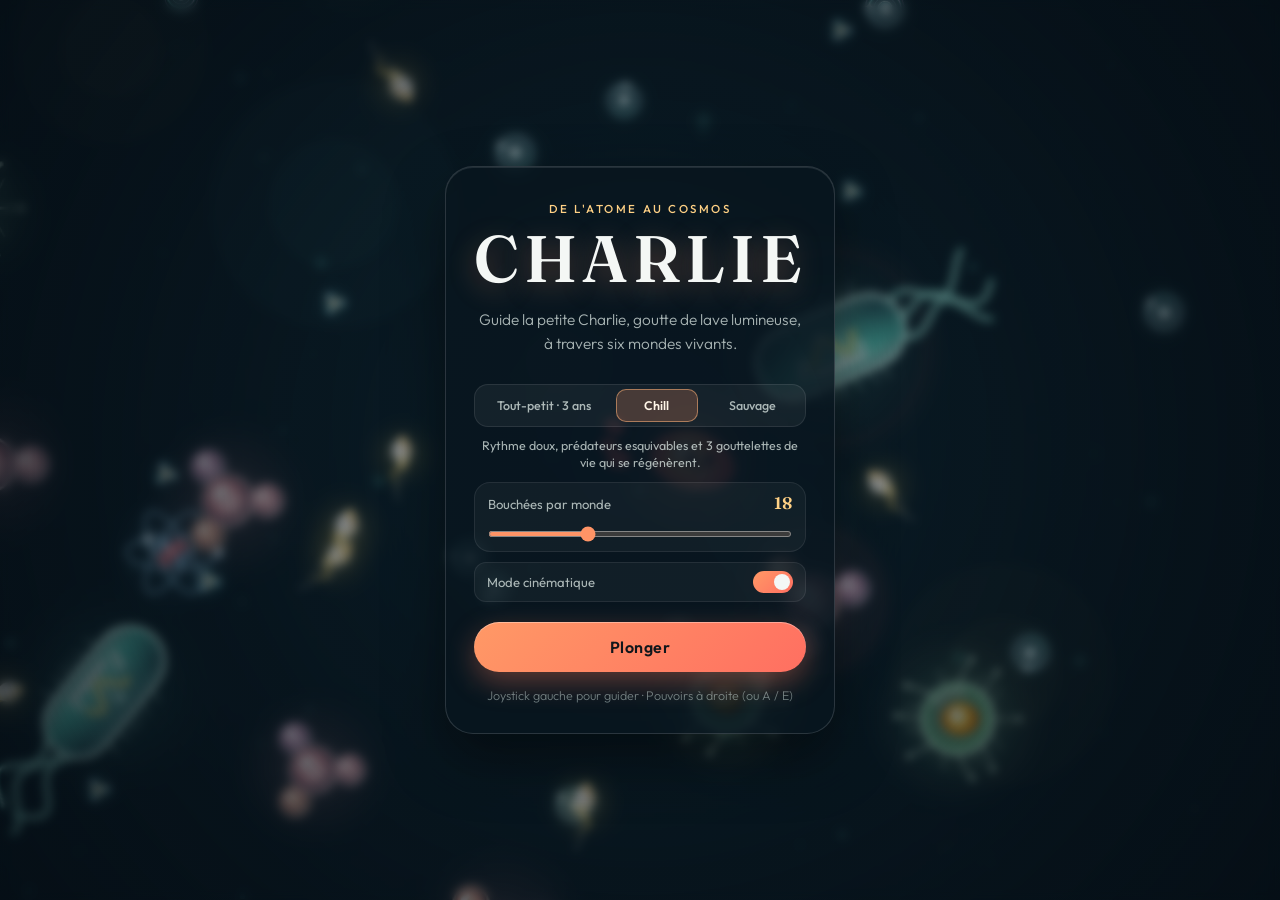
==== commit f378f674: "Add 7 animated Miyazaki-style cutscenes for la petite Charlie + Cinématiques toggle" ====
--- a/index.html
+++ b/index.html
@@ -119,13 +119,28 @@
       <span>Utilise le joystick en bas à gauche pour guider Charlie</span>
     </div>
 
+    <!-- Animated Cutscene Cinema Overlay (Letterbox + Storybook Caption + Skip) -->
+    <div id="cutscene-ui" class="cutscene-ui hidden" aria-live="polite">
+      <div class="cinema-bar cinema-top">
+        <span id="cutscene-chapter" class="cutscene-chapter">PROLOGUE · LA FENÊTRE</span>
+        <button id="btn-cutscene-skip" class="cutscene-skip-btn" type="button">Passer ›</button>
+      </div>
+      <div class="cinema-bar cinema-bottom">
+        <p id="cutscene-text" class="cutscene-text"></p>
+        <div class="cutscene-footer">
+          <span id="cutscene-dots" class="cutscene-dots" aria-hidden="true"></span>
+          <span class="cutscene-next-hint">Touchez pour la suite ›</span>
+        </div>
+      </div>
+    </div>
+
     <!-- Title Screen Overlay -->
     <section id="overlay-title" class="overlay visible">
       <div class="overlay-card title-card">
         <p class="eyebrow">DE L'ATOME AU COSMOS</p>
         <h1 class="game-title">CHARLIE</h1>
         <p class="tagline">
-          Guide Charlie, petite goutte de lave lumineuse, à travers six mondes vivants.
+          Guide la petite Charlie, goutte de lave lumineuse, à travers six mondes vivants.
         </p>
 
         <div class="setup-panel">
@@ -143,10 +158,16 @@
             </div>
             <input id="slider-bites-title" class="setting-slider" type="range" min="3" max="50" value="18" step="1" />
           </div>
+
+          <label class="toggle-row" for="toggle-cutscenes-title">
+            <span class="setting-label">Mode cinématique</span>
+            <input id="toggle-cutscenes-title" class="toggle-input" type="checkbox" checked />
+            <span class="toggle-switch" aria-hidden="true"></span>
+          </label>
         </div>
 
         <button id="btn-start" class="primary-btn" type="button">Plonger</button>
-        <p class="hint-audio">Doigt / souris pour guider Charlie · 2ᵉ doigt (ou A / E) pour les pouvoirs</p>
+        <p class="hint-audio">Joystick gauche pour guider · Pouvoirs à droite (ou A / E)</p>
       </div>
     </section>
 
@@ -154,7 +175,7 @@
     <section id="overlay-pause" class="overlay">
       <div class="overlay-card">
         <p class="eyebrow">PAUSE</p>
-        <h2 class="modal-title">Reprendre ton souffle</h2>
+        <h2 class="modal-title">Reprendre son souffle</h2>
         <div class="stats-row">
           <div class="stat">
             <span class="stat-value" id="pause-eaten">0</span>
@@ -177,6 +198,11 @@
           </div>
           <input id="slider-bites" class="setting-slider" type="range" min="3" max="50" value="18" step="1" />
         </div>
+        <label class="toggle-row pause-toggle" for="toggle-cutscenes-pause">
+          <span class="setting-label">Mode cinématique</span>
+          <input id="toggle-cutscenes-pause" class="toggle-input" type="checkbox" checked />
+          <span class="toggle-switch" aria-hidden="true"></span>
+        </label>
         <div class="btn-stack">
           <button id="btn-resume" class="primary-btn" type="button">Continuer</button>
           <button id="btn-restart-pause" class="ghost-btn" type="button">Recommencer depuis l'atome</button>
--- a/style.css
+++ b/style.css
@@ -969,3 +969,269 @@
     height: 40px;
   }
 }
+
+/* Compact no-scroll menu cards on mobile & shorter viewports */
+@media (max-width: 520px), (max-height: 760px) {
+  .overlay {
+    padding: max(10px, var(--safe-top)) 12px max(10px, var(--safe-bottom));
+  }
+
+  .overlay-card {
+    padding: 18px 16px 16px;
+    border-radius: 22px;
+  }
+
+  .eyebrow {
+    font-size: 0.65rem;
+    margin-bottom: 4px;
+  }
+
+  .game-title {
+    font-size: 2.15rem;
+    margin-bottom: 6px;
+  }
+
+  .tagline {
+    font-size: 0.82rem;
+    line-height: 1.38;
+    margin-bottom: 12px;
+  }
+
+  .modal-title {
+    font-size: 1.3rem;
+    margin-bottom: 8px;
+  }
+
+  .modal-copy {
+    font-size: 0.82rem;
+    line-height: 1.4;
+    margin-bottom: 12px;
+  }
+
+  .setup-panel {
+    gap: 7px;
+    margin-bottom: 12px;
+  }
+
+  .diff-group {
+    padding: 3px;
+    gap: 4px;
+  }
+
+  .diff-group.pause-diff {
+    margin-bottom: 8px;
+  }
+
+  .diff-pill {
+    padding: 7px 4px;
+    font-size: 0.72rem;
+  }
+
+  .diff-desc {
+    font-size: 0.72rem;
+    line-height: 1.3;
+    min-height: 0;
+  }
+
+  .stats-row {
+    margin: 10px 0 12px;
+    padding: 9px 12px;
+    gap: 20px;
+  }
+
+  .stat-value {
+    font-size: 1.15rem;
+  }
+
+  .stat-label {
+    font-size: 0.66rem;
+  }
+
+  .setting-row,
+  .setting-row.compact {
+    margin: 0 0 10px;
+    padding: 8px 11px;
+  }
+
+  .setting-header {
+    font-size: 0.76rem;
+    margin-bottom: 5px;
+  }
+
+  .btn-stack {
+    gap: 8px;
+  }
+
+  .primary-btn {
+    padding: 12px 18px;
+    font-size: 0.92rem;
+  }
+
+  .ghost-btn {
+    padding: 10px 16px;
+    font-size: 0.84rem;
+  }
+
+  .hint-audio {
+    margin-top: 9px;
+    font-size: 0.7rem;
+    line-height: 1.3;
+  }
+}
+
+/* Cutscene Mode Toggle Switch (compact, zero scroll) */
+.toggle-row {
+  display: flex;
+  align-items: center;
+  justify-content: space-between;
+  gap: 12px;
+  padding: 8px 12px;
+  border-radius: 12px;
+  background: rgba(255, 255, 255, 0.04);
+  border: 1px solid rgba(255, 255, 255, 0.08);
+  cursor: pointer;
+}
+
+.toggle-row.pause-toggle {
+  margin: 0 0 10px;
+}
+
+.toggle-input {
+  position: absolute;
+  opacity: 0;
+  width: 0;
+  height: 0;
+}
+
+.toggle-switch {
+  position: relative;
+  width: 40px;
+  height: 22px;
+  border-radius: 999px;
+  background: rgba(255, 255, 255, 0.16);
+  transition: background 0.2s ease;
+  flex-shrink: 0;
+}
+
+.toggle-switch::after {
+  content: '';
+  position: absolute;
+  top: 3px;
+  left: 3px;
+  width: 16px;
+  height: 16px;
+  border-radius: 50%;
+  background: #f4f7f5;
+  transition: transform 0.2s ease;
+}
+
+.toggle-input:checked + .toggle-switch {
+  background: linear-gradient(135deg, #ff9966, #ff6f61);
+}
+
+.toggle-input:checked + .toggle-switch::after {
+  transform: translateX(18px);
+}
+
+/* Cinema Cutscene Overlay (Letterbox bars + Storybook Captions) */
+.cutscene-ui {
+  position: fixed;
+  inset: 0;
+  display: flex;
+  flex-direction: column;
+  justify-content: space-between;
+  z-index: 18;
+  pointer-events: auto;
+  cursor: pointer;
+}
+
+.cinema-bar {
+  width: 100%;
+  background: rgba(4, 10, 16, 0.92);
+  padding-left: calc(18px + var(--safe-left));
+  padding-right: calc(18px + var(--safe-right));
+}
+
+.cinema-top {
+  padding-top: calc(12px + var(--safe-top));
+  padding-bottom: 12px;
+  display: flex;
+  align-items: center;
+  justify-content: space-between;
+  gap: 12px;
+  border-bottom: 1px solid rgba(255, 255, 255, 0.07);
+}
+
+.cutscene-chapter {
+  font-size: 0.72rem;
+  font-weight: 600;
+  letter-spacing: 0.2em;
+  text-transform: uppercase;
+  color: var(--accent-glow);
+}
+
+.cutscene-skip-btn {
+  padding: 6px 13px;
+  border-radius: 999px;
+  border: 1px solid rgba(255, 255, 255, 0.2);
+  background: rgba(255, 255, 255, 0.07);
+  color: var(--text-soft);
+  font-family: var(--font-ui);
+  font-size: 0.78rem;
+  font-weight: 500;
+  cursor: pointer;
+  transition: background 0.16s ease, color 0.16s ease;
+}
+
+.cutscene-skip-btn:hover {
+  background: rgba(255, 255, 255, 0.16);
+  color: #fff;
+}
+
+.cinema-bottom {
+  padding-top: 14px;
+  padding-bottom: calc(16px + var(--safe-bottom));
+  border-top: 1px solid rgba(255, 255, 255, 0.07);
+  text-align: center;
+}
+
+.cutscene-text {
+  font-family: var(--font-display);
+  font-size: clamp(0.95rem, 3.6vw, 1.15rem);
+  line-height: 1.5;
+  color: var(--text-main);
+  max-width: 560px;
+  margin: 0 auto 10px;
+}
+
+.cutscene-footer {
+  display: flex;
+  align-items: center;
+  justify-content: center;
+  gap: 14px;
+}
+
+.cutscene-dots {
+  display: inline-flex;
+  gap: 6px;
+}
+
+.cutscene-dot {
+  width: 6px;
+  height: 6px;
+  border-radius: 50%;
+  background: rgba(255, 255, 255, 0.22);
+  transition: background 0.25s ease, transform 0.25s ease;
+}
+
+.cutscene-dot.active {
+  background: var(--accent-glow);
+  transform: scale(1.25);
+}
+
+.cutscene-next-hint {
+  font-size: 0.74rem;
+  letter-spacing: 0.08em;
+  text-transform: uppercase;
+  color: var(--text-muted);
+}
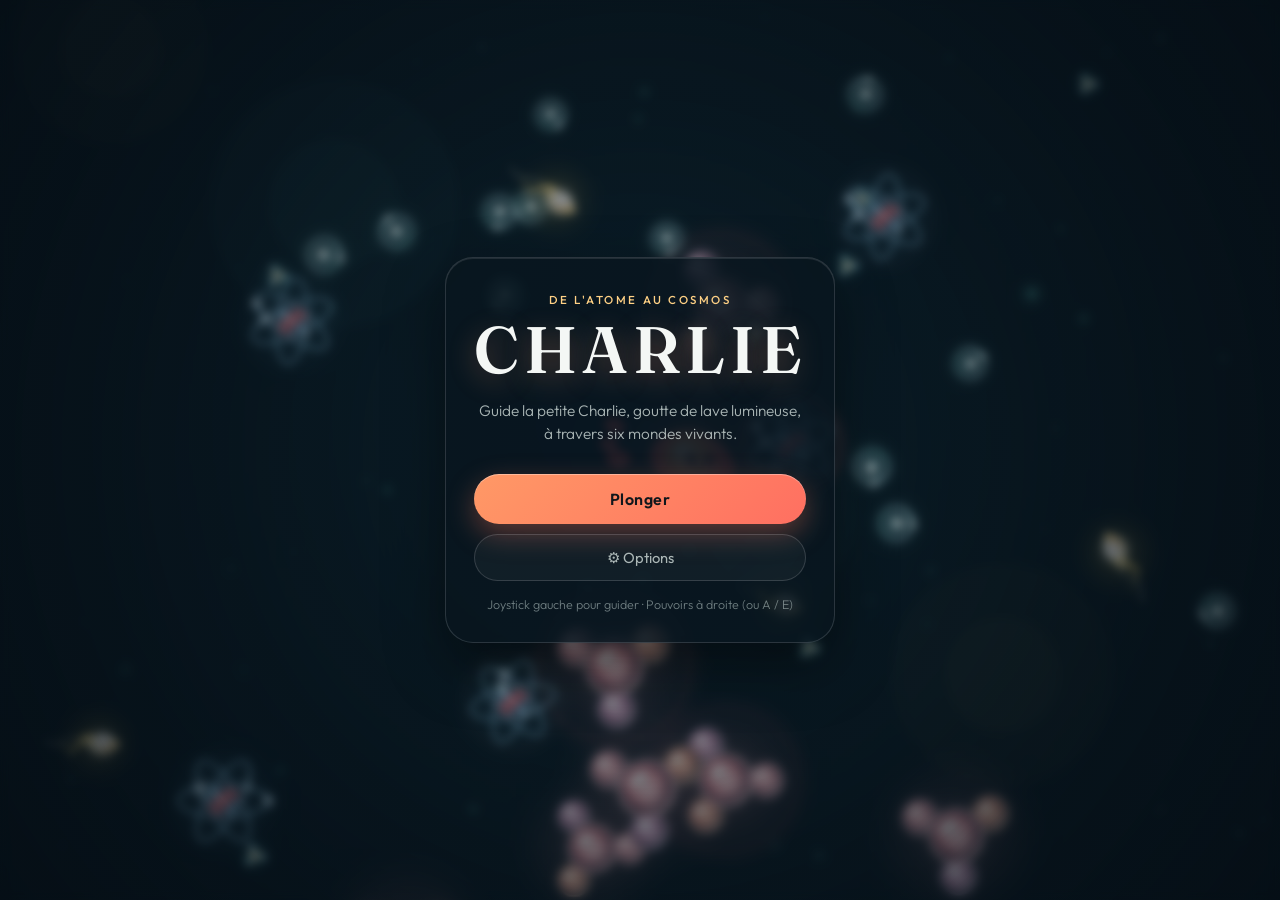
==== commit 6b002d91: "Move all settings into a dedicated Options menu accessible from Title and Pause" ====
--- a/index.html
+++ b/index.html
@@ -134,7 +134,7 @@
       </div>
     </div>
 
-    <!-- Title Screen Overlay -->
+    <!-- Title Screen Overlay (Clean & Minimal) -->
     <section id="overlay-title" class="overlay visible">
       <div class="overlay-card title-card">
         <p class="eyebrow">DE L'ATOME AU COSMOS</p>
@@ -142,6 +142,42 @@
         <p class="tagline">
           Guide la petite Charlie, goutte de lave lumineuse, à travers six mondes vivants.
         </p>
+        <div class="btn-stack">
+          <button id="btn-start" class="primary-btn" type="button">Plonger</button>
+          <button id="btn-options-title" class="ghost-btn" type="button">⚙ Options</button>
+        </div>
+        <p class="hint-audio">Joystick gauche pour guider · Pouvoirs à droite (ou A / E)</p>
+      </div>
+    </section>
+
+    <!-- Pause Overlay (Clean & Minimal) -->
+    <section id="overlay-pause" class="overlay">
+      <div class="overlay-card">
+        <p class="eyebrow">PAUSE</p>
+        <h2 class="modal-title">Reprendre son souffle</h2>
+        <div class="stats-row">
+          <div class="stat">
+            <span class="stat-value" id="pause-eaten">0</span>
+            <span class="stat-label">Croqués</span>
+          </div>
+          <div class="stat">
+            <span class="stat-value" id="pause-scale">Quantique</span>
+            <span class="stat-label">Échelle</span>
+          </div>
+        </div>
+        <div class="btn-stack">
+          <button id="btn-resume" class="primary-btn" type="button">Continuer</button>
+          <button id="btn-options-pause" class="ghost-btn" type="button">⚙ Options</button>
+          <button id="btn-restart-pause" class="ghost-btn" type="button">Recommencer depuis l'atome</button>
+        </div>
+      </div>
+    </section>
+
+    <!-- Dedicated Options Overlay (opened from Title or Pause) -->
+    <section id="overlay-options" class="overlay">
+      <div class="overlay-card">
+        <p class="eyebrow">PARAMÈTRES</p>
+        <h2 class="modal-title">Options</h2>
 
         <div class="setup-panel">
           <div class="diff-group" role="radiogroup" aria-label="Niveau de difficulté">
@@ -153,60 +189,20 @@
 
           <div class="setting-row compact">
             <div class="setting-header">
-              <label for="slider-bites-title" class="setting-label">Bouchées par monde</label>
-              <span id="slider-bites-title-val" class="setting-value">18</span>
+              <label for="slider-bites" class="setting-label">Bouchées par monde</label>
+              <span id="slider-bites-val" class="setting-value">18</span>
             </div>
-            <input id="slider-bites-title" class="setting-slider" type="range" min="3" max="50" value="18" step="1" />
-          </div>
-
-          <label class="toggle-row" for="toggle-cutscenes-title">
+            <input id="slider-bites" class="setting-slider" type="range" min="3" max="50" value="18" step="1" />
+          </div>
+
+          <label class="toggle-row" for="toggle-cutscenes">
             <span class="setting-label">Mode cinématique</span>
-            <input id="toggle-cutscenes-title" class="toggle-input" type="checkbox" checked />
+            <input id="toggle-cutscenes" class="toggle-input" type="checkbox" checked />
             <span class="toggle-switch" aria-hidden="true"></span>
           </label>
         </div>
 
-        <button id="btn-start" class="primary-btn" type="button">Plonger</button>
-        <p class="hint-audio">Joystick gauche pour guider · Pouvoirs à droite (ou A / E)</p>
-      </div>
-    </section>
-
-    <!-- Pause Overlay -->
-    <section id="overlay-pause" class="overlay">
-      <div class="overlay-card">
-        <p class="eyebrow">PAUSE</p>
-        <h2 class="modal-title">Reprendre son souffle</h2>
-        <div class="stats-row">
-          <div class="stat">
-            <span class="stat-value" id="pause-eaten">0</span>
-            <span class="stat-label">Croqués</span>
-          </div>
-          <div class="stat">
-            <span class="stat-value" id="pause-scale">Quantique</span>
-            <span class="stat-label">Échelle</span>
-          </div>
-        </div>
-        <div class="diff-group pause-diff" role="radiogroup" aria-label="Niveau de difficulté">
-          <button class="diff-pill" type="button" data-diff="toddler" aria-pressed="false">3 ans</button>
-          <button class="diff-pill active" type="button" data-diff="chill" aria-pressed="true">Chill</button>
-          <button class="diff-pill" type="button" data-diff="wild" aria-pressed="false">Sauvage</button>
-        </div>
-        <div class="setting-row">
-          <div class="setting-header">
-            <label for="slider-bites" class="setting-label">Bouchées par monde</label>
-            <span id="slider-bites-val" class="setting-value">18</span>
-          </div>
-          <input id="slider-bites" class="setting-slider" type="range" min="3" max="50" value="18" step="1" />
-        </div>
-        <label class="toggle-row pause-toggle" for="toggle-cutscenes-pause">
-          <span class="setting-label">Mode cinématique</span>
-          <input id="toggle-cutscenes-pause" class="toggle-input" type="checkbox" checked />
-          <span class="toggle-switch" aria-hidden="true"></span>
-        </label>
-        <div class="btn-stack">
-          <button id="btn-resume" class="primary-btn" type="button">Continuer</button>
-          <button id="btn-restart-pause" class="ghost-btn" type="button">Recommencer depuis l'atome</button>
-        </div>
+        <button id="btn-options-close" class="primary-btn" type="button">Retour</button>
       </div>
     </section>
 
--- a/style.css
+++ b/style.css
@@ -1235,3 +1235,54 @@
   text-transform: uppercase;
   color: var(--text-muted);
 }
+
+/* Full-bleed gradient cinema bars — never crop cutscenes in mobile portrait or landscape */
+.cinema-bar {
+  background: transparent;
+}
+
+.cinema-top {
+  background: linear-gradient(180deg, rgba(4, 10, 16, 0.82) 0%, rgba(4, 10, 16, 0.35) 68%, rgba(4, 10, 16, 0) 100%);
+  border-bottom: none;
+  padding-top: calc(10px + var(--safe-top));
+  padding-bottom: 18px;
+}
+
+.cinema-bottom {
+  background: linear-gradient(0deg, rgba(4, 10, 16, 0.9) 0%, rgba(4, 10, 16, 0.65) 72%, rgba(4, 10, 16, 0) 100%);
+  border-top: none;
+  padding-top: 22px;
+  padding-bottom: calc(12px + var(--safe-bottom));
+}
+
+@media (max-height: 520px) {
+  .cinema-top {
+    padding-top: calc(6px + var(--safe-top));
+    padding-bottom: 10px;
+  }
+
+  .cutscene-chapter {
+    font-size: 0.66rem;
+  }
+
+  .cutscene-skip-btn {
+    padding: 4px 10px;
+    font-size: 0.72rem;
+  }
+
+  .cinema-bottom {
+    padding-top: 14px;
+    padding-bottom: calc(8px + var(--safe-bottom));
+  }
+
+  .cutscene-text {
+    font-size: 0.84rem;
+    line-height: 1.32;
+    margin-bottom: 5px;
+    max-width: 640px;
+  }
+
+  .cutscene-next-hint {
+    font-size: 0.66rem;
+  }
+}
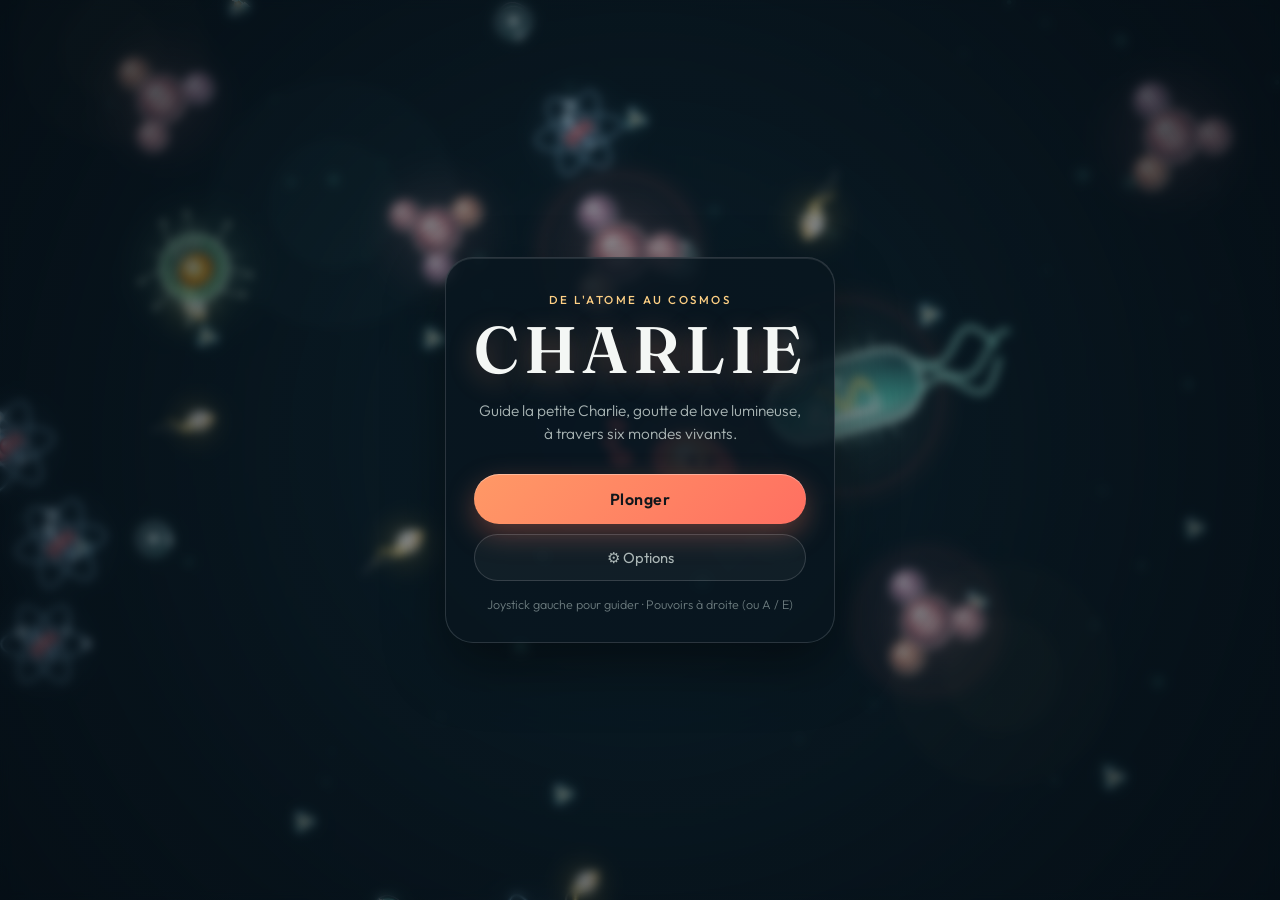
==== commit fb2a35f0: "Enable immersive fullscreen PWA display and Fullscreen API (hide Android status & nav bars)" ====
--- a/index.html
+++ b/index.html
@@ -41,6 +41,14 @@
       </div>
 
       <div class="hud-right">
+        <button id="btn-fullscreen" class="icon-btn" type="button" aria-label="Plein écran" title="Plein écran">
+          <svg viewBox="0 0 24 24" fill="none" stroke="currentColor" stroke-width="1.8" stroke-linecap="round" stroke-linejoin="round">
+            <polyline points="15 3 21 3 21 9"></polyline>
+            <polyline points="9 21 3 21 3 15"></polyline>
+            <line x1="21" y1="3" x2="14" y2="10"></line>
+            <line x1="3" y1="21" x2="10" y2="14"></line>
+          </svg>
+        </button>
         <button id="btn-audio" class="icon-btn" type="button" aria-label="Activer ou couper le son" title="Son">
           <svg id="icon-sound-on" viewBox="0 0 24 24" fill="none" stroke="currentColor" stroke-width="1.8" stroke-linecap="round" stroke-linejoin="round">
             <path d="M11 5L6 9H2v6h4l5 4V5z"></path>
--- a/style.css
+++ b/style.css
@@ -1286,3 +1286,13 @@
     font-size: 0.66rem;
   }
 }
+
+/* Keep touch-hint neatly at the bottom center in landscape so it never overlaps Charlie */
+@media (max-height: 520px) {
+  .touch-hint {
+    bottom: calc(14px + var(--safe-bottom));
+    font-size: 0.74rem;
+    padding: 6px 14px;
+    max-width: calc(100vw - 320px);
+  }
+}
